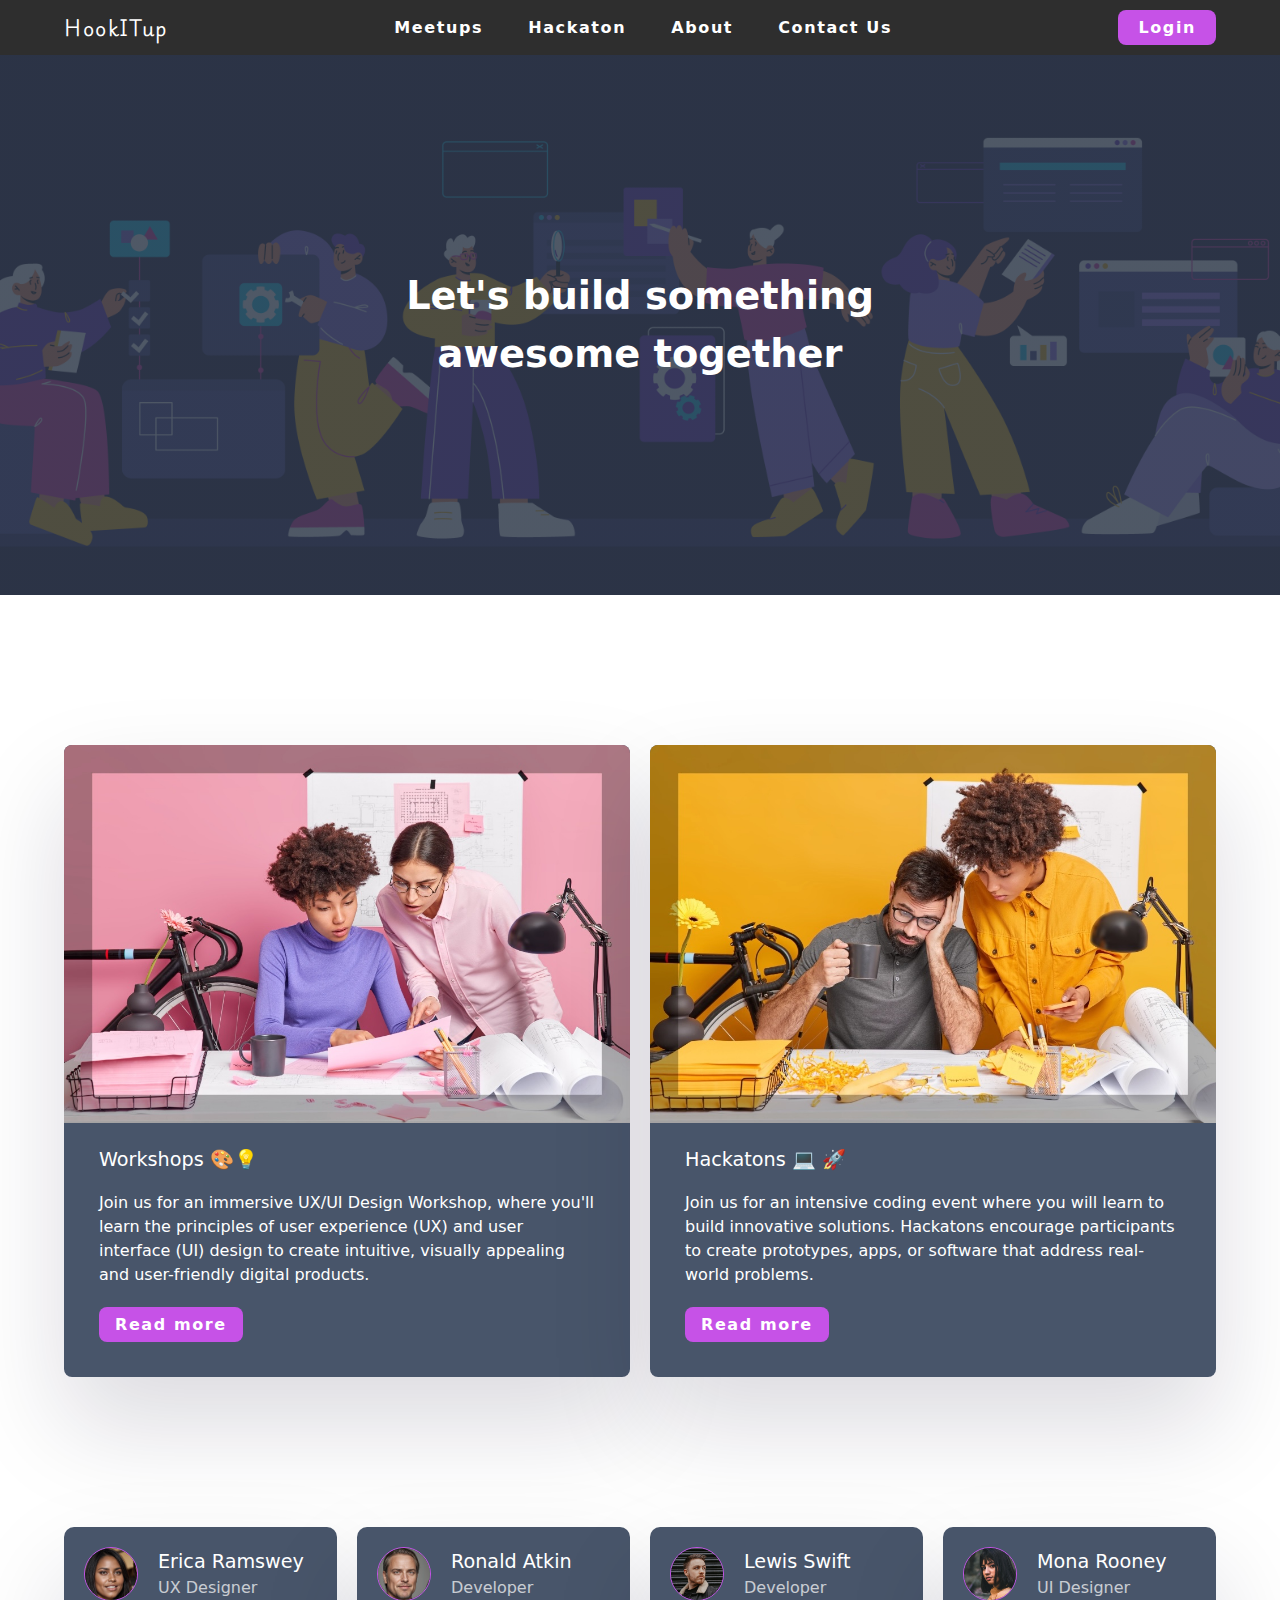
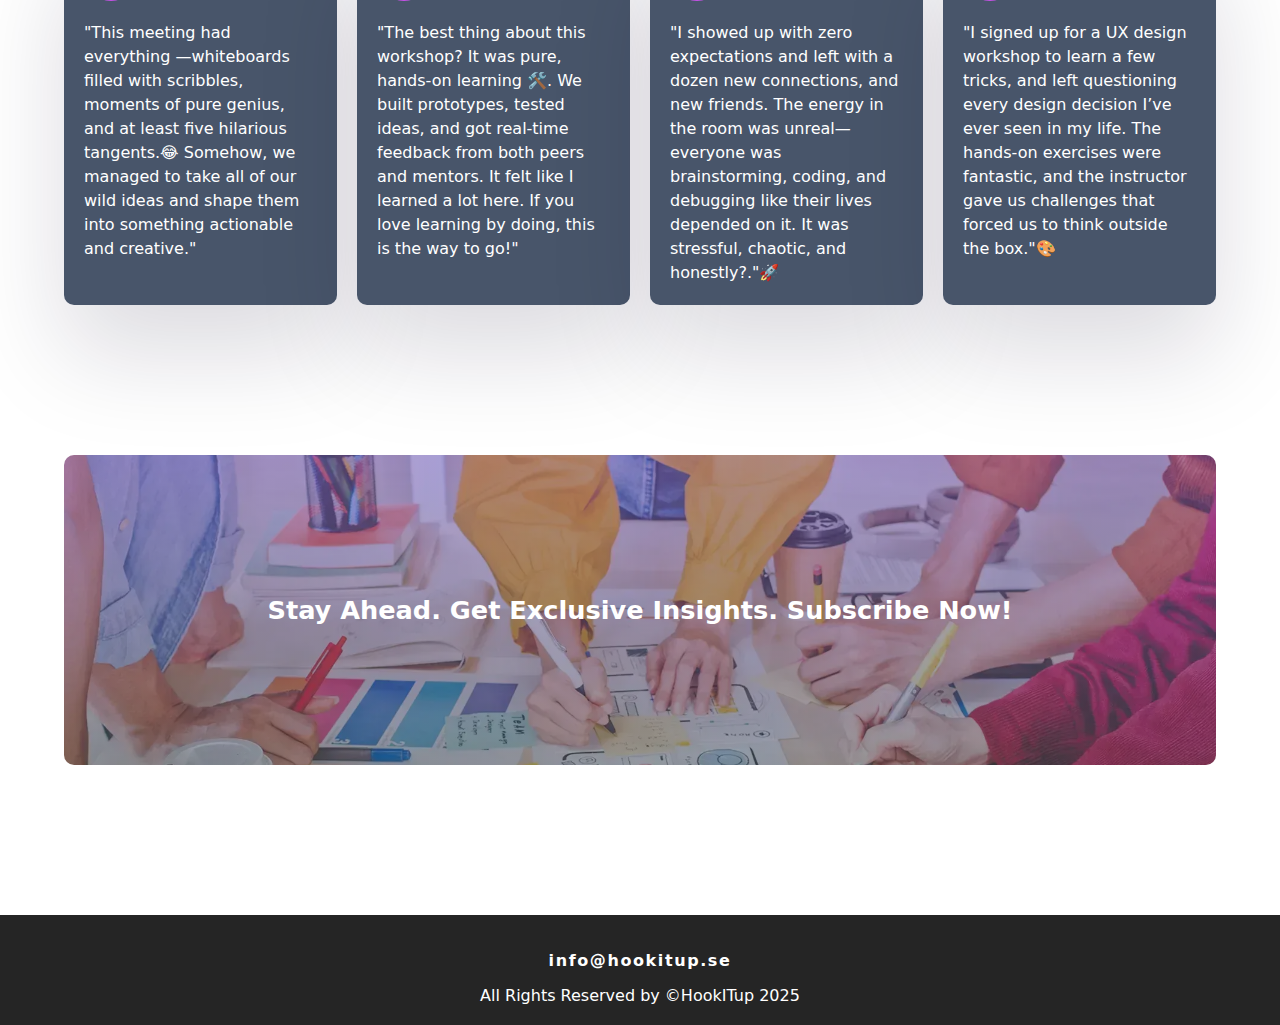
==== index.html @ 4d85fa08 "basic responsivness" ====
<!DOCTYPE html>
<html lang="en">

<head>
  <meta charset="UTF-8">
  <meta name="viewport" content="width=device-width, initial-scale=1.0">
  <title>Home</title>
  <link rel="stylesheet" href="style.css">
  <link rel="preconnect" href="https://fonts.googleapis.com">
  <link rel="preconnect" href="https://fonts.gstatic.com" crossorigin>
<link rel="preconnect" href="https://fonts.googleapis.com">
<link rel="preconnect" href="https://fonts.gstatic.com" crossorigin>
<link href="https://fonts.googleapis.com/css2?family=Honk:MORF@16&family=Playwrite+IT+Moderna&family=Roboto:ital,wght@0,100..900;1,100..900&display=swap" rel="stylesheet">
    
</head>

<body>
  <!-- This is my header -->
  <header>
    <a class="logo" href="index.html">HookITup</a>
    <nav class="navbar">
      <ul class="nav-links">
        <li><a href="#">Meetups</a></li>
        <li><a href="hackathon.html">Hackaton</a></li>
        <li><a href="#">About</a></li>
        <li><a href="contact.html">Contact Us</a></li>
      </ul>
    </nav>
    <a class="navbar-btn" href="login.html"><button>Login</button></a>

    <div class="off-screen-menu">
      <ul>
        <li><a href="index.html">Home</a></li>
        <li><a href="#">Meetups</a></li>
        <li><a href="#">Hackaton</a></li>
        <li><a href="#">About</a></li>
        <li><a href="contact.html">Contact Us</a></li>
        <li><a href="login.html">Login</a></li>
      </ul>
    </div>

    <div class="hamburger-menu-icon">
      <span class="menu-line"></span>
      <span class="menu-line"></span>
      <span class="menu-line"></span>
    </div>

  </header>

  <!-- This is my hero section -->
  <section class="hero">
    <h1 class="hero-heading">Let's build something<br>awesome together</h1>
  </section>

  <!-- This is my event section -->
  <section class="event-container">
    <div class="event-card">
      <img src="./Images/50294.jpg" alt="image of a designer workshop event">
      <div class="event-card-content">
        <h3>Workshops 🎨💡 </h3>
        <p>Join us for an immersive UX/UI Design Workshop, where you'll learn the principles of user experience (UX) and
          user interface (UI) design to create intuitive, visually appealing and user-friendly digital products.</p>
        <a href="#" class="btn">Read more</a>
      </div>
    </div>
    <div class="event-card">
      <img src="./Images/50575.jpg" alt="image of a developer hackaton event">
      <div class="event-card-content">
        <h3>Hackatons 💻 🚀</h3>
        <p>Join us for an intensive coding event where you will learn to build innovative
          solutions. Hackatons encourage participants to create prototypes, apps, or software that address real-world
          problems.</p>
        <a href="#" class="btn">Read more</a>
      </div>
    </div>
  </section>

  <!-- This is my review section -->
  <section class="review-container">
    <div class="review-card">
      <div class="review-card-header">
        <img src="./Images/Frame 141.jpg" class="review-image" alt="user image">
        <div>
          <h3>Erica Ramswey</h3>
          <h4>UX Designer</h4>
        </div>
      </div>
      <p>"This meeting had everything —whiteboards filled with scribbles, moments of pure genius, and at least five
        hilarious tangents.😂 Somehow, we managed to take all of our wild ideas and shape them into something
        actionable and creative."</p>
    </div>
    <div class="review-card">
      <div class="review-card-header">
        <img src="./Images/Frame 140.jpg" class="review-image" alt="user image">
        <div>
          <h3>Ronald Atkin</h3>
          <h4>Developer</h4>
        </div>
      </div>
      <p>"The best thing about this workshop? It was pure, hands-on learning 🛠️. We built
        prototypes, tested ideas, and got real-time feedback from both peers and mentors. It felt like I learned a lot
        here. If you love learning by doing, this is the way to
        go!"</p>
    </div>
    <div class="review-card">
      <div class="review-card-header">
        <img src="./Images/Frame 142.jpg" class="review-image" alt="user image">
        <div>
          <h3>Lewis Swift</h3>
          <h4>Developer</h4>
        </div>
      </div>
      <p>"I showed up with zero expectations and left with a dozen new connections, and new friends. The energy in the
        room was unreal—everyone was brainstorming, coding, and
        debugging like their lives depended on it. It was stressful, chaotic, and honestly?."🚀</p>
    </div>
    <div class="review-card">
      <div class="review-card-header">
        <img src="./Images/Frame 139.jpg" class="review-image" alt="user image">
        <div>
          <h3>Mona Rooney</h3>
          <h4>UI Designer</h4>
        </div>
      </div>
      <p>"I signed up for a UX design workshop to learn a few tricks, and left questioning every
        design decision I’ve ever seen in my life. The hands-on exercises were fantastic, and the instructor gave us
        challenges that forced us to think outside the box."🎨 </p>
    </div>
  </section>

  <!-- This is my newsletter section -->
  <section class="newsletter">
    <h2>Stay Ahead. Get Exclusive Insights. Subscribe Now!</h2>
  </section>

  <!-- This is my footer section -->
  <section id="footer">
    <p><a href="#">info@hookitup.se</a></p>
    <p>All Rights Reserved by &copy;HookITup 2025</p>
  </section>
  <script src="./script.js"></script>
</body>

</html>
---- style.css ----
* {
  margin: 0;
  padding: 0;
  box-sizing: border-box;
  font-family: system-ui, -apple-system, BlinkMacSystemFont, 'Segoe UI', Roboto, Oxygen, Ubuntu, Cantarell, 'Open Sans', 'Helvetica Neue', sans-serif;
}



body {
  background-color: #ffffff;
}


/* This is my header */
header {
  background-color: #2e2e2e;
  display: flex;
  justify-content: center;
  align-items: center;
  justify-content: space-between;
  padding: 0 5%;
}

.logo {
  color: #ffffff;
  font-family: "Playwrite IT Moderna", serif;
  font-size: 1.2rem;
  font-weight: normal;
}

.navbar {
  display: flex;
  width: 100%;
  list-style: none;
  justify-content: space-evenly;
}

.nav-links {
  list-style: none;
}

.nav-links li {
  display: inline-block;
  margin: 0 20px;
}

li,
a {
  font-size: 1rem;
  font-weight: bold;
  letter-spacing: 0.1rem;
  color: #ffffff;
  text-decoration: none;
}

button {
  background-color: #c652e7;
  color: #ffffff;
  font-size: 1rem;
  font-weight: bold;
  letter-spacing: 0.1rem;
  padding: 8px 20px;
  margin: 10px 0;
  border-radius: 8px;
  border: none;
}

/* This is my hamburger menu */
.off-screen-menu {
  background-color: #2e2e2e;
  height: 100vh;
  width: 100%;
  max-width: 100%;
  position: fixed;
  top: 0;
  right: -100%;
  display: flex;
  flex-direction: column;
  align-items: center;
  text-align: left;
  font-size: 3rem;
  transition: .3 ease;
}

.off-screen-menu ul {
  width: 100%;
  cursor: pointer;
  margin-top: 5rem;
}

.off-screen-menu li {
  padding: 20px 0 20px 5%;
  list-style: none;
  border-bottom: 0.5px solid rgba(239, 239, 239, 0.3);
}

.off-screen-menu a {
  font-size: 1.2rem;
}

.off-screen-menu.active {
  right: 0;
}

.hamburger-menu-icon {
  display: flex;
  flex-direction: column;
  height: 48px;
  width: 48px;
  margin-left: auto;
  position: relative;
}

.hamburger-menu-icon span {
  height: 3px;
  width: 60%;
  background-color: #ffffff;
  border-radius: 25px;
  position: absolute;
  top: 50%;
  left: 50%;
  transform: translate(-50%);
  transition: .3s ease;
}

.hamburger-menu-icon span:nth-child(1) {
  top: 32%;
}

.hamburger-menu-icon span:nth-child(3) {
  top: 68%;
}

.hamburger-menu-icon.active span:nth-child(1) {
  top: 50%;
  transform: translate(-50%, -50%) rotate(45deg);
}

.hamburger-menu-icon.active span:nth-child(2) {
  opacity: 0;
}

.hamburger-menu-icon.active span:nth-child(3) {
  top: 50%;
  transform: translate(-50%, 50%) rotate(-45deg);
}



/* This is my hero section */
.hero {
  display: flex;
  flex-direction: column;
  height: 50vh;
  background-image: linear-gradient(rgba(48, 59, 75, 0.85), rgba(48, 59, 75, 0.85)), url(./Images/teamwork.jpg);
  background-size: cover;
  background-position: bottom;
  justify-content: center;
  align-items: center;
  font-size: 2.4rem;
  color: #ffffff;
  text-align: center;
}

.hero-heading {
  font-size: 1rem;
  font-weight: 600;
  line-height: 1.5;
}


/* This is my event section */
.event-container {
  display: grid;
  grid-template-columns: repeat(autofit, minmax (200px, 1fr));
  margin: 0 5%;
  gap: 20px;
}

.event-card {
  display: flex;
  flex-direction: column;
  background-color: hsl(217, 19%, 35%);
  color: #ffffff;
  border-radius: 8px;
  overflow: hidden;
  box-shadow: rgba(17, 12, 46, 0.15) 0px 48px 100px 0px;
}

.event-card img {
  width: 100%;
  height: auto;
}

.event-card-content {
  padding: 20px;
}

.event-card-content h3 {
  font-size: 1.2rem;
  font-weight: 500;
}

.event-card-content p {
  font-size: 1rem;
  font-weight: 200;
  line-height: 1.5;
  margin-top: 20px;
}

.event-card-content .btn {
  display: inline-block;
  background-color: #c652e7;
  font-size: 1rem;
  color: #ffffff;
  text-decoration: none;
  padding: 8px 16px;
  border-radius: 8px;
  margin: 20px 0 10px 0;
}

.event-card:hover {
  transform: translateY(-1px);
  box-shadow: 0px 10px 10px lightgray;
}


/* This is my review section */
.review-container {
  display: grid;
  grid-template-columns: repeat(autofit, minmax (200px, 1fr));
  margin: 0 10%;
  gap: 20px;
}

.review-card {
  display: flex;
  flex-direction: column;
  background-color: hsl(217, 19%, 35%);
  color: #ffffff;
  padding: 20px;
  border: none;
  border-radius: 10px;
  box-shadow: rgba(17, 12, 46, 0.15) 0px 48px 100px 0px;
}

.review-card-header {
  display: flex;
  align-items: center;
  gap: 20px;
}

.review-image {
  width: 54px;
  height: 54px;
  border: 1px solid #c652e7;
  border-radius: 50%;
}

.review-card h3 {
  font-size: 1.2rem;
  font-weight: 400;
  margin-bottom: 5px;
}

.review-card h4 {
  font-size: 0.8rem;
  font-weight: 200;
  margin-top: 5px;
  opacity: 70%;
}

.review-card p {
  font-size: 0.8rem;
  font-weight: 200;
  margin-top: 20px;
  line-height: 1.5;
}


/* This is my newsletter section */
.newsletter {
  padding: 100px 50px;
  margin: 100px 10% 100px 10%;
  background-image: linear-gradient(rgba(95, 65, 170, 0.5), rgba(48, 59, 75, 0.5)), url(./Images/Design.webp);
  background-position: center;
  background-size: cover;
  border-radius: 10px;
  text-align: center;
}

.newsletter h2 {
  color: #ffffff;
  font-size: 1rem;
  padding: 0;
}


/* This is my footer section */
#footer {
  background-color: #252525;
  color: #ffffff;
  text-align: center;
  padding: 20px 0;
  margin-top: 100px;
}

#footer p {
  background-color: #252525;
  color: #ffffff;
  font-size: 1rem;
  text-align: center;
  margin-top: 1rem;
}


/* -- Media Queries start here -- */
@media(max-width: 319px) {

  body {
    display: none;
  }
}


/* Media Querie Mobile Device */
@media (min-width: 320px) and (max-width: 480px) {

  .navbar {
    display: none;
  }

  button {
    display: none;
  }

  .logo {
    z-index: 1;
    font-size: 1rem;
  }

  .off-screen-menu li {
   padding: 15px ;
  }

  .off-screen-menu a {
    font-size: 1rem;
    font-weight: 300;
  }

  .hamburger-menu-icon span {
    height: 2px;
    width: 50%;
  }

  .hamburger-menu-icon span:nth-child(1) {
    top: 35%;
  }

  .hamburger-menu-icon span:nth-child(3) {
    top: 65%;
  }

  .hero {
    height: 100vh;
  }

  .hero-heading {
    font-size: 1.4rem;
  }

  .event-container {
    grid-template-columns: 1fr;
    margin-top: 100px;
  }

  .event-card {
    grid-column: 1;
  }

  .event-card h3 {
    font-size: 1rem;
  }

  .event-card p {
    font-size: 0.9rem;
  }

  .review-container {
    margin-top: 100px;
    margin: 100px 5% 0 5%;
  }

  .review-card h3 {
    font-size: 1rem;
  }

  .review-card h4 {
    font-size: 0.9rem;
  }

  .review-card p {
    font-size: 0.9rem;
  }

  .newsletter {
    margin: 100px 5% 0 5%;
  }

  .newsletter h2 {
    font-size: 1rem;
    line-height: 1.9;
  }

  #footer a,
  #footer p {
    font-size: 0.8rem;
  }
}

/* Media Querie Tablet Device */

@media (min-width: 481px) and (max-width: 1023px) {

  .navbar {
    display: none;
  }

  button {
    display: none;
  }

  .logo {
    font-size: 1rem;
    z-index: 1;
  }

  .off-screen-menu a {
    font-size: 1rem;
    font-weight: 400;
  }

  .hamburger-menu-icon span {
    height: 2px;
    width: 50%;
  }

  .hamburger-menu-icon span:nth-child(1) {
    top: 35%;
  }

  .hamburger-menu-icon span:nth-child(3) {
    top: 65%;
  }

  .hero-heading {
    font-size: 1.8rem;
  }

  .event-container {
    margin-top: 100px;
  }

  .event-card h3 {
    font-size: 1.1rem;
  }

  .event-card p {
    font-size: 1rem;
  }

  .event-card:nth-child(1) {
    grid-column: 1 / 3;
  }

  .event-card:nth-child(2) {
    grid-column: 3 / 5;
  }

  .review-container {
    grid-template-columns: repeat(2, 1fr);
    margin: 100px 5% 0 5%;
  }

  .review-card h3 {
    font-size: 1.1rem;
  }

  .review-card h4,
  .review-card p {
    font-size: 1rem;
  }

  .newsletter {
    margin: 100px 5% 0 5%;
  }

  .newsletter h2 {
    font-size: 1.2rem;
  }

  #footer a,
  #footer p {
    font-size: 0.9rem;
  }
}


/* Media Querie Desktop Device */

@media (min-width: 1024px) and (max-width: 1800px) {

  .off-screen-menu {
   display: none;
  }

  .hamburger-menu-icon {
    display: none;
  }

  .hero-heading {
    font-size: 2rem;
  }

  .event-container {
    margin-top: 100px;
  }

  .event-card:nth-child(1) {
    grid-column: 1 / 3;
  }

  .event-card:nth-child(2) {
    grid-column: 3 / 5;
  }

  .event-card h3 {
    font-size: 1.2rem;
  }

  .event-card p {
    font-size: 1rem;
  }

  .review-container {
    grid-template-columns: repeat(4, 1fr);
    margin: 100px 5% 0 5%;
  }

  .review-card h3 {
    font-size: 1.2rem;
  }

  .review-card h4,
  .review-card p {
    font-size: 1rem;
  }

  .newsletter {
    padding: 120px;
    margin: 100px 5% 0 5%;
  }

  .newsletter h2 {
    font-size: 1.4rem;
  }

  #footer a,
  #footer p {
    font-size: 0.9rem;
  }
}


/* Media Querie Large Desktop Device */

@media (min-width: 1280px) {

  .hamburger-menu-icon {
    display: none;
  }

  .hero {
    height: 60vh;
  }

  .hero-heading {
    font-size: 2.4rem;
  }

  .event-container {
    margin-top: 150px;
  }

  .event-card-content {
    padding: 25px 35px;
  }

  .event-card:nth-child(1) {
    grid-column: 1 / 3;
  }

  .event-card:nth-child(2) {
    grid-column: 3 / 5;
  }

  .event-card h3 {
    font-size: 1.2rem;
  }

  .event-card p {
    font-size: 1rem;
  }

  .review-container {
    grid-template-columns: repeat(4, 1fr);
    margin: 150px 5% 0 5%;
  }

  .review-card h4,
  .review-card p {
    font-size: 1rem;
  }

  .newsletter {
    padding: 140px;
    margin: 150px 5% 0 5%;
  }

  .newsletter h2 {
    font-size: 1.6rem;
  }

  #footer {
    margin-top: 150px;
  }

  #footer a,
  #footer p {
    font-size: 1rem;
  }
}

@media (min-width: 1801px) {
  body {
    display: none;
}
}
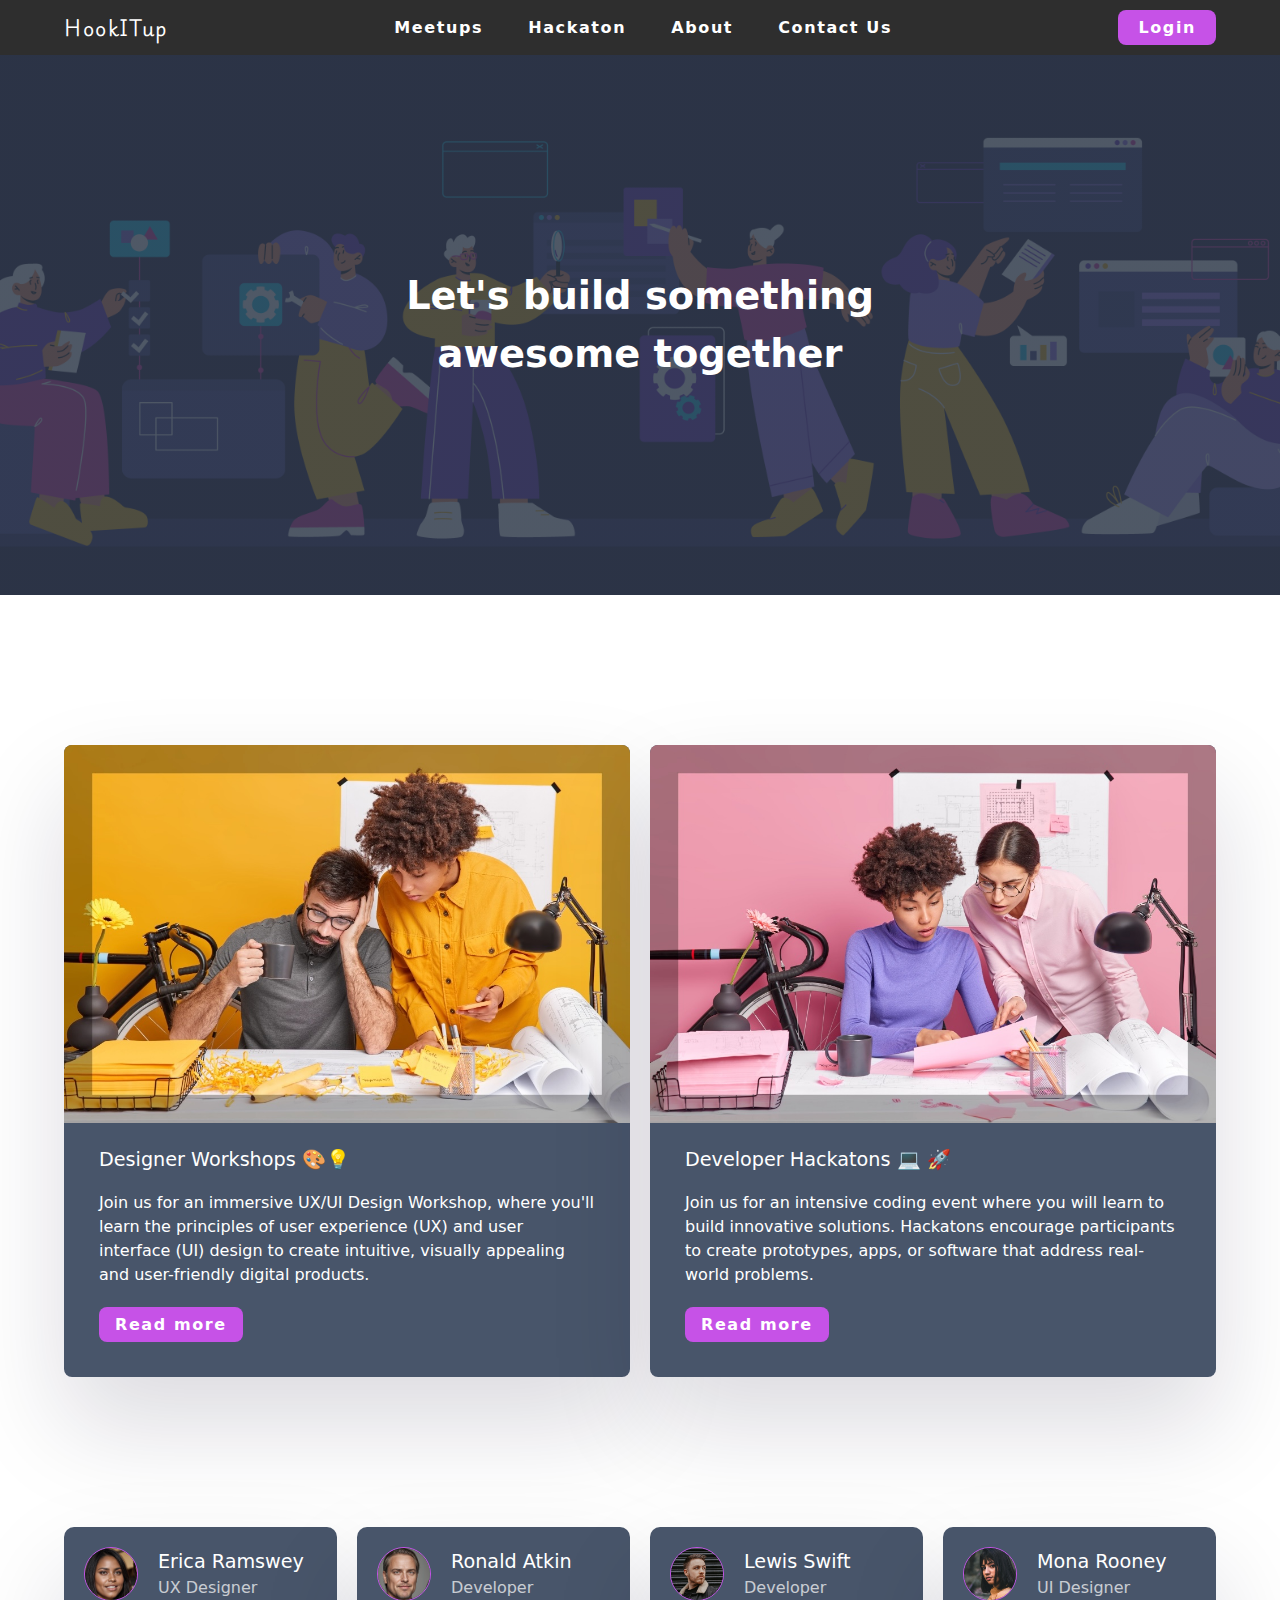
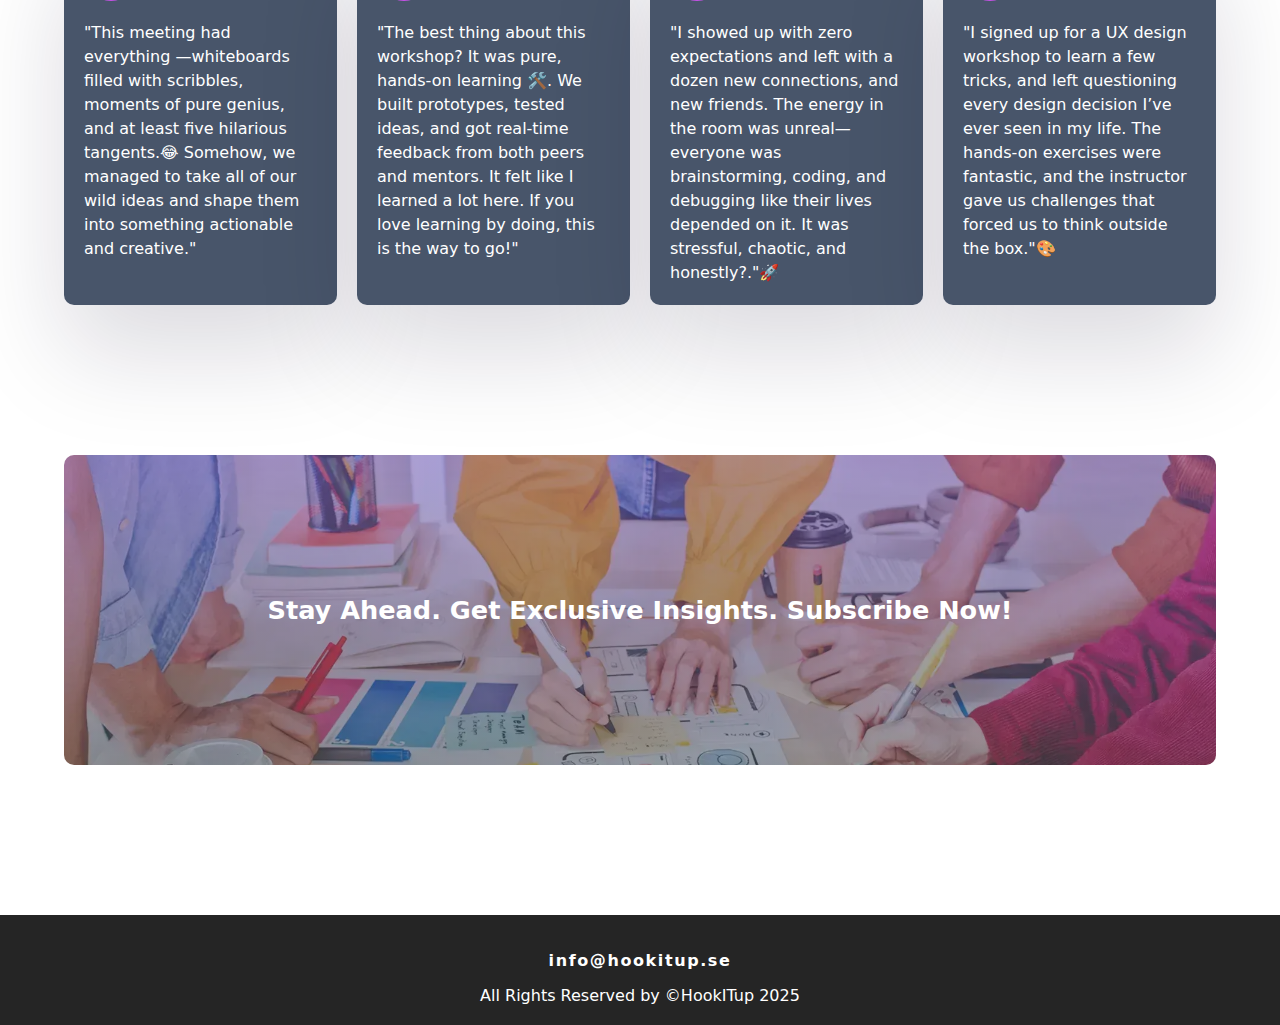
==== commit 241b7c02: "basic responsivness" ====
--- a/index.html
+++ b/index.html
@@ -8,10 +8,11 @@
   <link rel="stylesheet" href="style.css">
   <link rel="preconnect" href="https://fonts.googleapis.com">
   <link rel="preconnect" href="https://fonts.gstatic.com" crossorigin>
-<link rel="preconnect" href="https://fonts.googleapis.com">
-<link rel="preconnect" href="https://fonts.gstatic.com" crossorigin>
-<link href="https://fonts.googleapis.com/css2?family=Honk:MORF@16&family=Playwrite+IT+Moderna&family=Roboto:ital,wght@0,100..900;1,100..900&display=swap" rel="stylesheet">
-    
+  <link rel="preconnect" href="https://fonts.googleapis.com">
+  <link rel="preconnect" href="https://fonts.gstatic.com" crossorigin>
+  <link
+    href="https://fonts.googleapis.com/css2?family=Honk:MORF@16&family=Playwrite+IT+Moderna&family=Roboto:ital,wght@0,100..900;1,100..900&display=swap"
+    rel="stylesheet">
 </head>
 
 <body>
@@ -21,30 +22,30 @@
     <nav class="navbar">
       <ul class="nav-links">
         <li><a href="#">Meetups</a></li>
-        <li><a href="hackathon.html">Hackaton</a></li>
+        <li><a href="#">Hackaton</a></li>
         <li><a href="#">About</a></li>
-        <li><a href="contact.html">Contact Us</a></li>
+        <li><a href="#">Contact Us</a></li>
       </ul>
     </nav>
     <a class="navbar-btn" href="login.html"><button>Login</button></a>
 
+<!-- This is the navbar when it's active on mobile and tablet -->
     <div class="off-screen-menu">
       <ul>
         <li><a href="index.html">Home</a></li>
         <li><a href="#">Meetups</a></li>
         <li><a href="#">Hackaton</a></li>
         <li><a href="#">About</a></li>
-        <li><a href="contact.html">Contact Us</a></li>
+        <li><a href="#">Contact Us</a></li>
         <li><a href="login.html">Login</a></li>
       </ul>
     </div>
-
+<!-- This is the hamburger menu for mobile and tablet -->
     <div class="hamburger-menu-icon">
       <span class="menu-line"></span>
       <span class="menu-line"></span>
       <span class="menu-line"></span>
     </div>
-
   </header>
 
   <!-- This is my hero section -->
@@ -55,18 +56,18 @@
   <!-- This is my event section -->
   <section class="event-container">
     <div class="event-card">
-      <img src="./Images/50294.jpg" alt="image of a designer workshop event">
+      <img src="./Images/Designer workshop.jpg" alt="designer workshop event">
       <div class="event-card-content">
-        <h3>Workshops 🎨💡 </h3>
+        <h3>Designer Workshops 🎨💡 </h3>
         <p>Join us for an immersive UX/UI Design Workshop, where you'll learn the principles of user experience (UX) and
           user interface (UI) design to create intuitive, visually appealing and user-friendly digital products.</p>
         <a href="#" class="btn">Read more</a>
       </div>
     </div>
     <div class="event-card">
-      <img src="./Images/50575.jpg" alt="image of a developer hackaton event">
+      <img src="./Images/Developer hackaton.jpg" alt="developer hackaton event">
       <div class="event-card-content">
-        <h3>Hackatons 💻 🚀</h3>
+        <h3>Developer Hackatons 💻 🚀</h3>
         <p>Join us for an intensive coding event where you will learn to build innovative
           solutions. Hackatons encourage participants to create prototypes, apps, or software that address real-world
           problems.</p>
@@ -79,7 +80,7 @@
   <section class="review-container">
     <div class="review-card">
       <div class="review-card-header">
-        <img src="./Images/Frame 141.jpg" class="review-image" alt="user image">
+        <img src="./Images/Erica Ramsey.jpg" class="review-image" alt="reviewer image">
         <div>
           <h3>Erica Ramswey</h3>
           <h4>UX Designer</h4>
@@ -91,7 +92,7 @@
     </div>
     <div class="review-card">
       <div class="review-card-header">
-        <img src="./Images/Frame 140.jpg" class="review-image" alt="user image">
+        <img src="./Images/Ronald Atkin.jpg" class="review-image" alt="reviewer image">
         <div>
           <h3>Ronald Atkin</h3>
           <h4>Developer</h4>
@@ -104,7 +105,7 @@
     </div>
     <div class="review-card">
       <div class="review-card-header">
-        <img src="./Images/Frame 142.jpg" class="review-image" alt="user image">
+        <img src="./Images/Lewis Swift.jpg" class="review-image" alt="reviewer image">
         <div>
           <h3>Lewis Swift</h3>
           <h4>Developer</h4>
@@ -116,7 +117,7 @@
     </div>
     <div class="review-card">
       <div class="review-card-header">
-        <img src="./Images/Frame 139.jpg" class="review-image" alt="user image">
+        <img src="./Images/Mona Rooney.jpg" class="review-image" alt="reviewer image">
         <div>
           <h3>Mona Rooney</h3>
           <h4>UI Designer</h4>
@@ -138,6 +139,7 @@
     <p><a href="#">info@hookitup.se</a></p>
     <p>All Rights Reserved by &copy;HookITup 2025</p>
   </section>
+
   <script src="./script.js"></script>
 </body>
 
--- a/style.css
+++ b/style.css
@@ -283,7 +283,7 @@
 .newsletter {
   padding: 100px 50px;
   margin: 100px 10% 100px 10%;
-  background-image: linear-gradient(rgba(95, 65, 170, 0.5), rgba(48, 59, 75, 0.5)), url(./Images/Design.webp);
+  background-image: linear-gradient(rgba(95, 65, 170, 0.5), rgba(48, 59, 75, 0.5)), url(./Images/Creative\ workshop.webp);
   background-position: center;
   background-size: cover;
   border-radius: 10px;
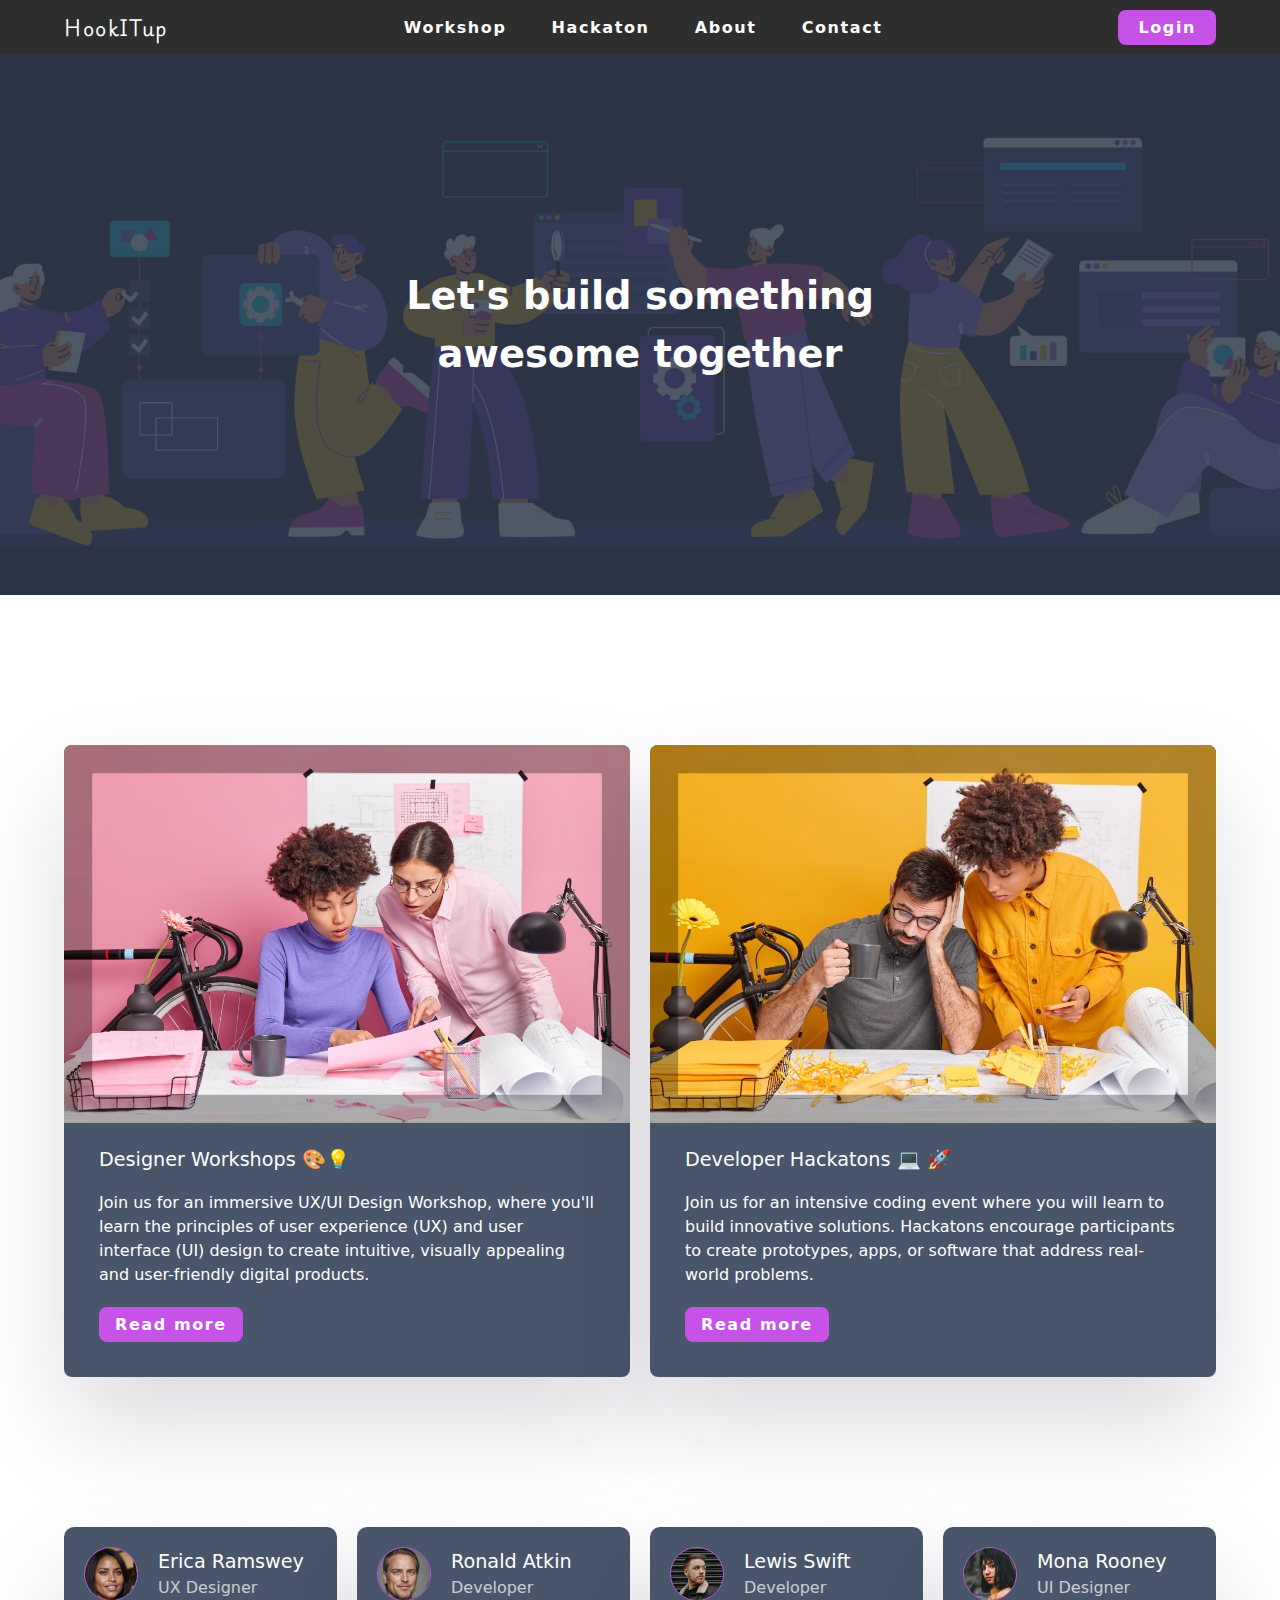
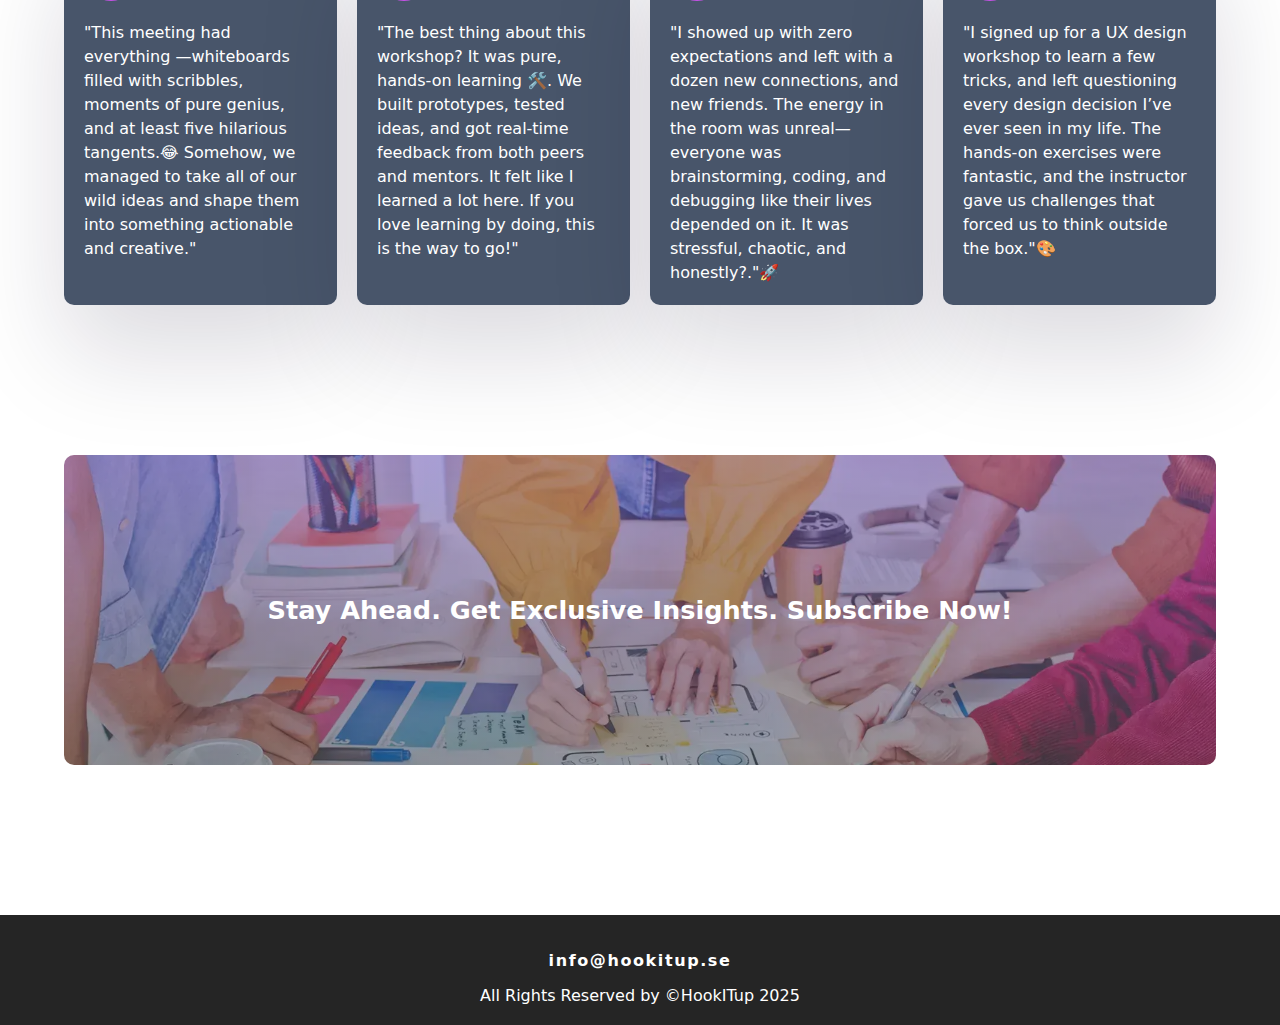
==== commit ea547df0: "made some changes in the wording" ====
--- a/index.html
+++ b/index.html
@@ -21,22 +21,22 @@
     <a class="logo" href="index.html">HookITup</a>
     <nav class="navbar">
       <ul class="nav-links">
-        <li><a href="#">Meetups</a></li>
+        <li><a href="#">Workshop</a></li>
         <li><a href="#">Hackaton</a></li>
         <li><a href="#">About</a></li>
-        <li><a href="#">Contact Us</a></li>
+        <li><a href="#">Contact</a></li>
       </ul>
     </nav>
     <a class="navbar-btn" href="login.html"><button>Login</button></a>
 
-<!-- This is the navbar when it's active on mobile and tablet -->
-    <div class="off-screen-menu">
+<!-- This is the hamburger menu when it's active on mobile and tablet -->
+    <div class="hamburger-menu">
       <ul>
         <li><a href="index.html">Home</a></li>
-        <li><a href="#">Meetups</a></li>
+        <li><a href="#">Workshop</a></li>
         <li><a href="#">Hackaton</a></li>
         <li><a href="#">About</a></li>
-        <li><a href="#">Contact Us</a></li>
+        <li><a href="#">Contact</a></li>
         <li><a href="login.html">Login</a></li>
       </ul>
     </div>
--- a/style.css
+++ b/style.css
@@ -4,8 +4,6 @@
   box-sizing: border-box;
   font-family: system-ui, -apple-system, BlinkMacSystemFont, 'Segoe UI', Roboto, Oxygen, Ubuntu, Cantarell, 'Open Sans', 'Helvetica Neue', sans-serif;
 }
-
-
 
 body {
   background-color: #ffffff;
@@ -67,7 +65,7 @@
 }
 
 /* This is my hamburger menu */
-.off-screen-menu {
+.hamburger-menu {
   background-color: #2e2e2e;
   height: 100vh;
   width: 100%;
@@ -83,23 +81,23 @@
   transition: .3 ease;
 }
 
-.off-screen-menu ul {
+.hamburger-menu ul {
   width: 100%;
   cursor: pointer;
   margin-top: 5rem;
 }
 
-.off-screen-menu li {
+.hamburger-menu li {
   padding: 20px 0 20px 5%;
   list-style: none;
   border-bottom: 0.5px solid rgba(239, 239, 239, 0.3);
 }
 
-.off-screen-menu a {
+.hamburger-menu a {
   font-size: 1.2rem;
 }
 
-.off-screen-menu.active {
+.hamburger-menu.active {
   right: 0;
 }
 
@@ -340,11 +338,11 @@
     font-size: 1rem;
   }
 
-  .off-screen-menu li {
+  .hamburger-menu li {
    padding: 15px ;
   }
 
-  .off-screen-menu a {
+  .hamburger-menu a {
     font-size: 1rem;
     font-weight: 300;
   }
@@ -436,7 +434,7 @@
     z-index: 1;
   }
 
-  .off-screen-menu a {
+  .hamburger-menu a {
     font-size: 1rem;
     font-weight: 400;
   }
@@ -511,7 +509,7 @@
 
 @media (min-width: 1024px) and (max-width: 1800px) {
 
-  .off-screen-menu {
+  .hamburger-menu {
    display: none;
   }
 
